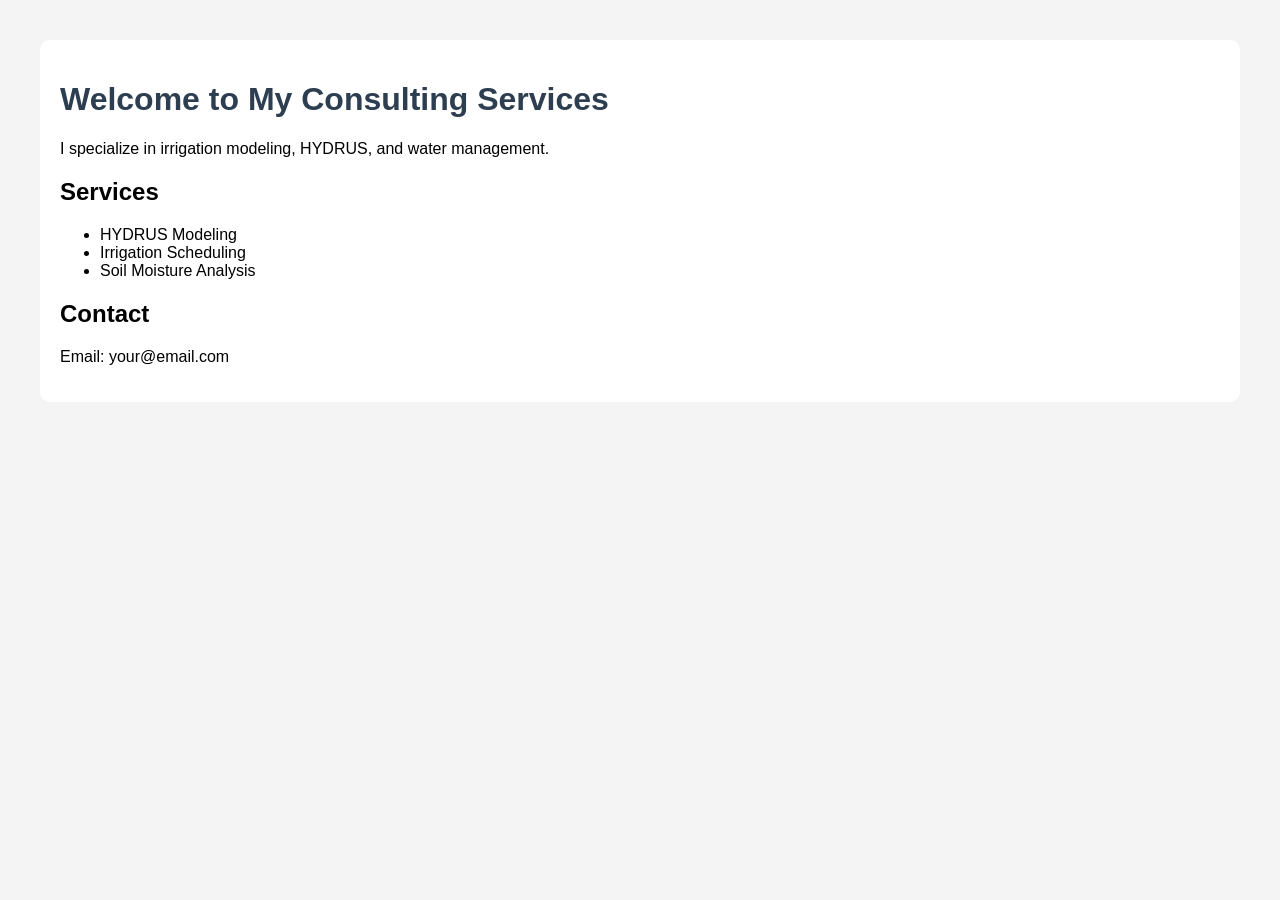
==== index.html @ b572136a "Create index.html" ====
<!DOCTYPE html>
<html>
<head>
    <title>Balaga Sravani Consulting</title>
    <style>
        body {
            font-family: Arial;
            margin: 40px;
            background-color: #f4f4f4;
        }
        h1 {
            color: #2c3e50;
        }
        .box {
            background: white;
            padding: 20px;
            border-radius: 10px;
        }
    </style>
</head>
<body>

<div class="box">
    <h1>Welcome to My Consulting Services</h1>
    <p>I specialize in irrigation modeling, HYDRUS, and water management.</p>

    <h2>Services</h2>
    <ul>
        <li>HYDRUS Modeling</li>
        <li>Irrigation Scheduling</li>
        <li>Soil Moisture Analysis</li>
    </ul>

    <h2>Contact</h2>
    <p>Email: your@email.com</p>
</div>

</body>
</html>
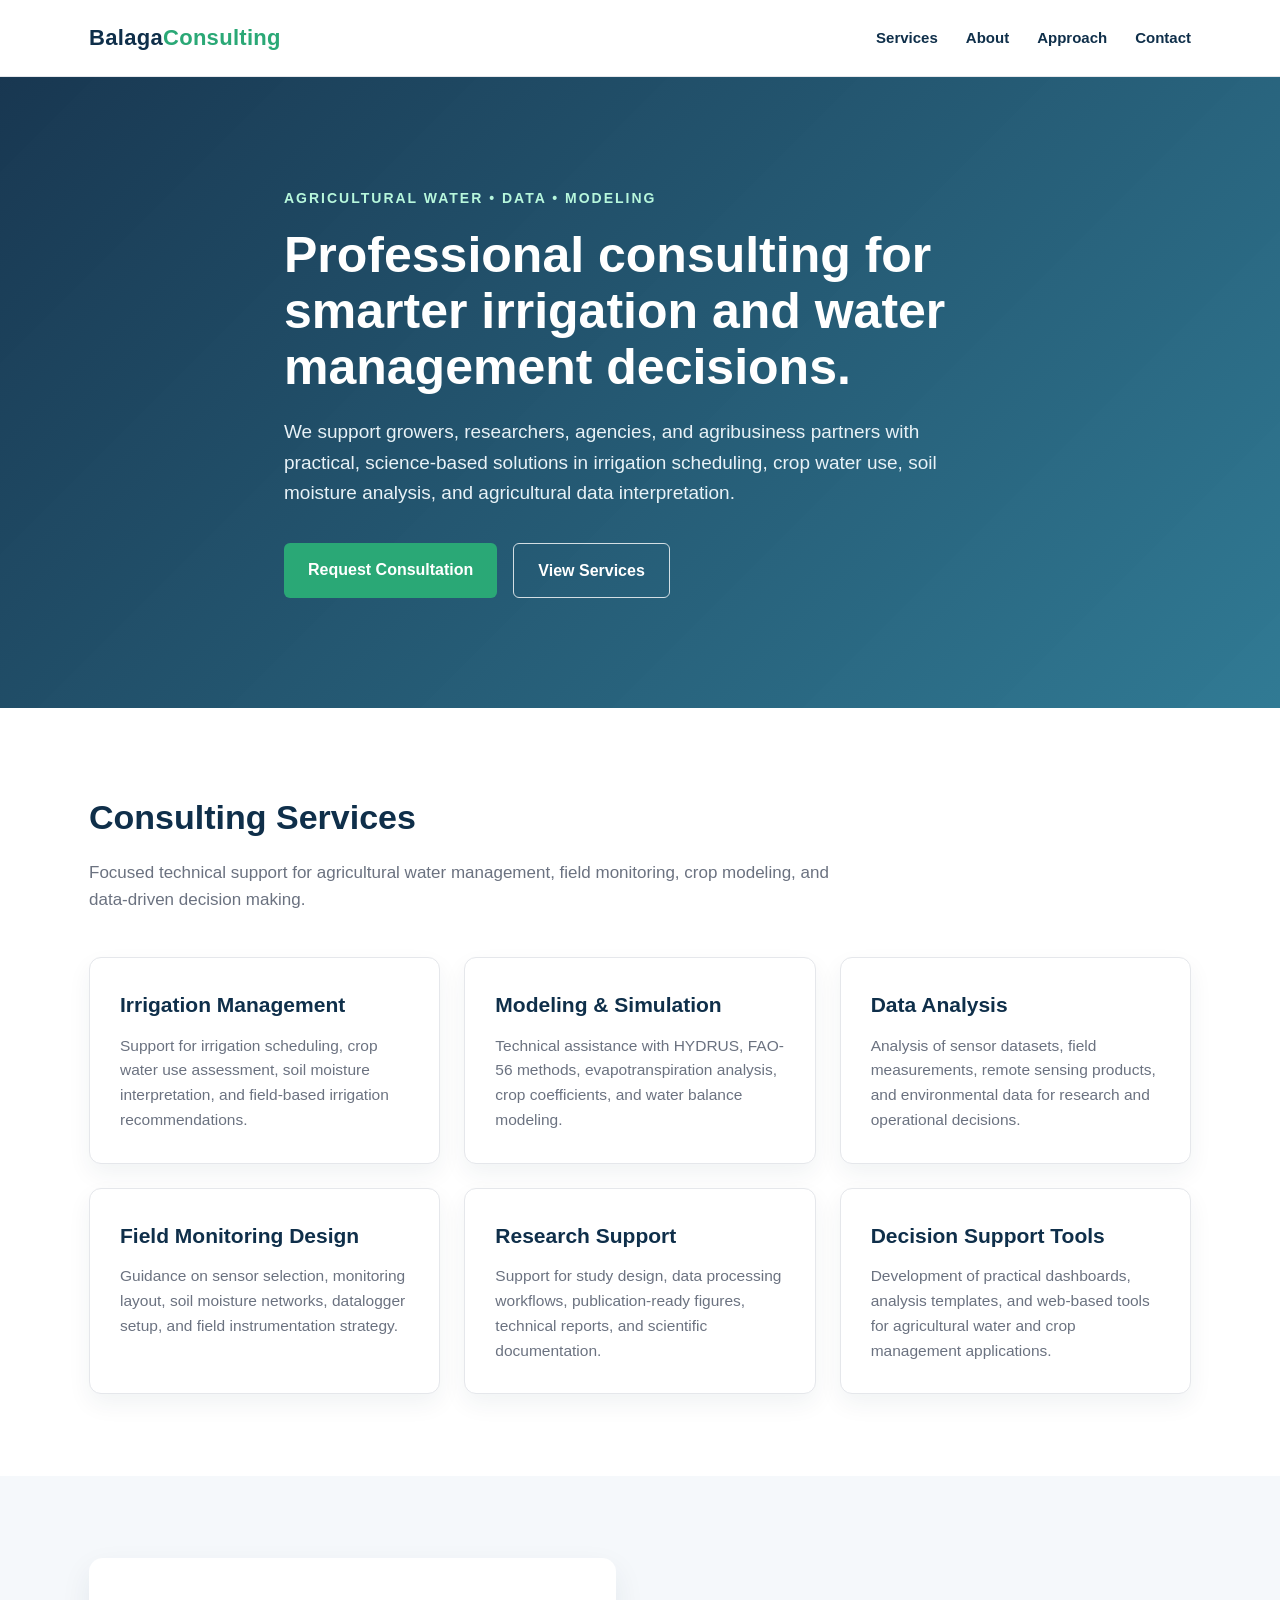
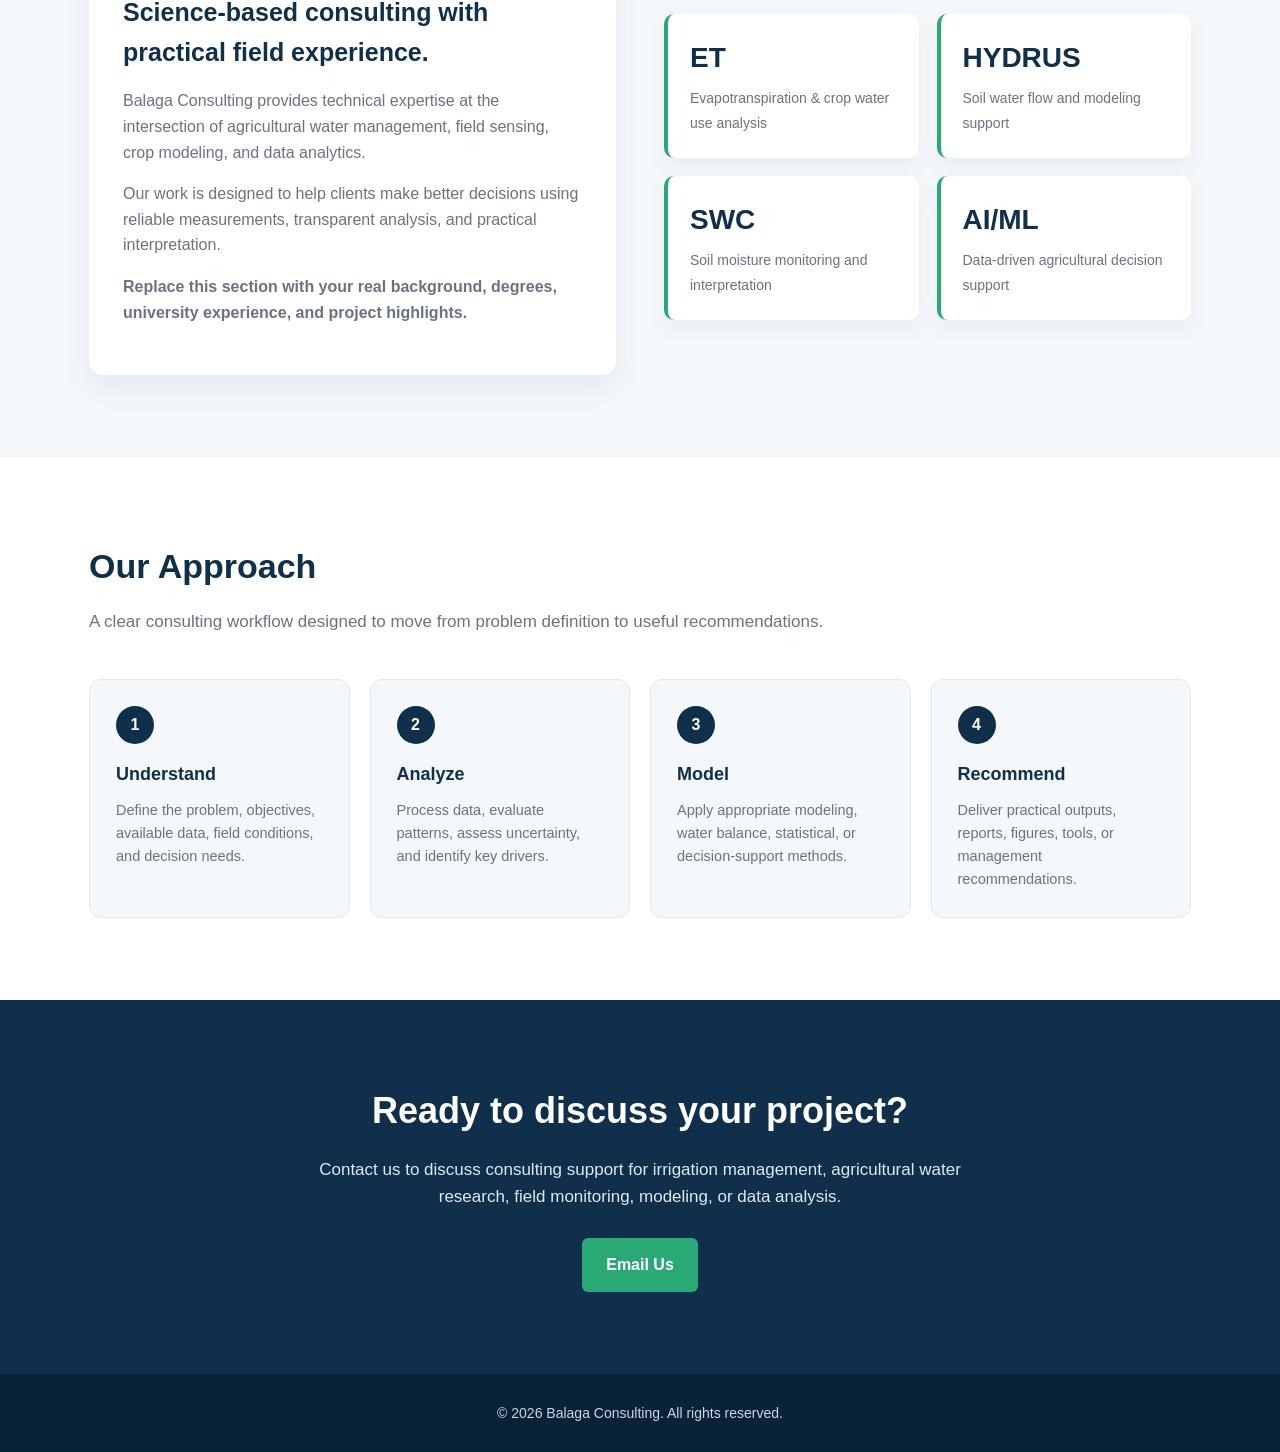
==== commit aa8c11f1: "Update index.html" ====
--- a/index.html
+++ b/index.html
@@ -1,39 +1,482 @@
 <!DOCTYPE html>
-<html>
+<html lang="en">
 <head>
-    <title>Balaga Sravani Consulting</title>
-    <style>
-        body {
-            font-family: Arial;
-            margin: 40px;
-            background-color: #f4f4f4;
-        }
-        h1 {
-            color: #2c3e50;
-        }
-        .box {
-            background: white;
-            padding: 20px;
-            border-radius: 10px;
-        }
-    </style>
+  <meta charset="UTF-8" />
+  <meta name="viewport" content="width=device-width, initial-scale=1.0" />
+  <title>Balaga Consulting | Agricultural Water & Data Solutions</title>
+  <meta name="description" content="Professional consulting services in irrigation management, agricultural water systems, data analysis, and crop water modeling." />
+  <style>
+    :root {
+      --primary: #0f2f4a;
+      --secondary: #1f6f8b;
+      --accent: #2aa876;
+      --light: #f5f8fb;
+      --text: #1f2933;
+      --muted: #6b7280;
+      --white: #ffffff;
+      --border: #e5e7eb;
+    }
+
+    * {
+      box-sizing: border-box;
+      margin: 0;
+      padding: 0;
+    }
+
+    body {
+      font-family: Arial, Helvetica, sans-serif;
+      color: var(--text);
+      background: var(--white);
+      line-height: 1.6;
+    }
+
+    a {
+      text-decoration: none;
+      color: inherit;
+    }
+
+    header {
+      background: var(--white);
+      border-bottom: 1px solid var(--border);
+      position: sticky;
+      top: 0;
+      z-index: 10;
+    }
+
+    .container {
+      max-width: 1150px;
+      margin: 0 auto;
+      padding: 0 24px;
+    }
+
+    .nav {
+      display: flex;
+      justify-content: space-between;
+      align-items: center;
+      height: 76px;
+    }
+
+    .logo {
+      font-size: 22px;
+      font-weight: 700;
+      color: var(--primary);
+      letter-spacing: 0.3px;
+    }
+
+    .logo span {
+      color: var(--accent);
+    }
+
+    .nav-links {
+      display: flex;
+      gap: 28px;
+      font-size: 15px;
+      font-weight: 600;
+      color: var(--primary);
+    }
+
+    .nav-links a:hover {
+      color: var(--accent);
+    }
+
+    .hero {
+      background: linear-gradient(135deg, rgba(15,47,74,0.96), rgba(31,111,139,0.92)), url('https://images.unsplash.com/photo-1500382017468-9049fed747ef?auto=format&fit=crop&w=1600&q=80');
+      background-size: cover;
+      background-position: center;
+      color: var(--white);
+      padding: 110px 0;
+    }
+
+    .hero-content {
+      max-width: 760px;
+    }
+
+    .eyebrow {
+      font-size: 14px;
+      font-weight: 700;
+      text-transform: uppercase;
+      letter-spacing: 2px;
+      color: #b7f7dc;
+      margin-bottom: 18px;
+    }
+
+    .hero h1 {
+      font-size: 50px;
+      line-height: 1.12;
+      margin-bottom: 22px;
+    }
+
+    .hero p {
+      font-size: 19px;
+      color: #e8f2f7;
+      max-width: 690px;
+      margin-bottom: 34px;
+    }
+
+    .button-group {
+      display: flex;
+      gap: 16px;
+      flex-wrap: wrap;
+    }
+
+    .btn {
+      display: inline-block;
+      padding: 14px 24px;
+      border-radius: 6px;
+      font-weight: 700;
+      transition: 0.2s ease;
+    }
+
+    .btn-primary {
+      background: var(--accent);
+      color: var(--white);
+    }
+
+    .btn-primary:hover {
+      background: #238d64;
+    }
+
+    .btn-outline {
+      border: 1px solid rgba(255,255,255,0.8);
+      color: var(--white);
+    }
+
+    .btn-outline:hover {
+      background: rgba(255,255,255,0.12);
+    }
+
+    section {
+      padding: 82px 0;
+    }
+
+    .section-title {
+      max-width: 760px;
+      margin-bottom: 44px;
+    }
+
+    .section-title h2 {
+      font-size: 34px;
+      color: var(--primary);
+      margin-bottom: 14px;
+    }
+
+    .section-title p {
+      color: var(--muted);
+      font-size: 17px;
+    }
+
+    .grid-3 {
+      display: grid;
+      grid-template-columns: repeat(3, 1fr);
+      gap: 24px;
+    }
+
+    .card {
+      background: var(--white);
+      border: 1px solid var(--border);
+      border-radius: 12px;
+      padding: 30px;
+      box-shadow: 0 10px 25px rgba(15,47,74,0.06);
+    }
+
+    .card h3 {
+      color: var(--primary);
+      margin-bottom: 12px;
+      font-size: 21px;
+    }
+
+    .card p {
+      color: var(--muted);
+      font-size: 15.5px;
+    }
+
+    .about {
+      background: var(--light);
+    }
+
+    .about-grid {
+      display: grid;
+      grid-template-columns: 1fr 1fr;
+      gap: 48px;
+      align-items: center;
+    }
+
+    .about-box {
+      background: var(--white);
+      border-radius: 14px;
+      padding: 34px;
+      box-shadow: 0 12px 30px rgba(15,47,74,0.08);
+    }
+
+    .about-box h3 {
+      color: var(--primary);
+      margin-bottom: 16px;
+      font-size: 25px;
+    }
+
+    .about-box p {
+      color: var(--muted);
+      margin-bottom: 16px;
+    }
+
+    .stats {
+      display: grid;
+      grid-template-columns: repeat(2, 1fr);
+      gap: 18px;
+    }
+
+    .stat {
+      background: var(--white);
+      border-left: 4px solid var(--accent);
+      padding: 22px;
+      border-radius: 10px;
+      box-shadow: 0 8px 20px rgba(15,47,74,0.06);
+    }
+
+    .stat strong {
+      display: block;
+      color: var(--primary);
+      font-size: 28px;
+      margin-bottom: 4px;
+    }
+
+    .stat span {
+      color: var(--muted);
+      font-size: 14px;
+    }
+
+    .process {
+      background: var(--white);
+    }
+
+    .process-steps {
+      display: grid;
+      grid-template-columns: repeat(4, 1fr);
+      gap: 20px;
+    }
+
+    .step {
+      padding: 26px;
+      border-radius: 12px;
+      background: var(--light);
+      border: 1px solid var(--border);
+    }
+
+    .step-number {
+      width: 38px;
+      height: 38px;
+      border-radius: 50%;
+      background: var(--primary);
+      color: var(--white);
+      display: flex;
+      align-items: center;
+      justify-content: center;
+      font-weight: 700;
+      margin-bottom: 16px;
+    }
+
+    .step h3 {
+      color: var(--primary);
+      margin-bottom: 10px;
+      font-size: 18px;
+    }
+
+    .step p {
+      color: var(--muted);
+      font-size: 14.5px;
+    }
+
+    .contact {
+      background: var(--primary);
+      color: var(--white);
+      text-align: center;
+    }
+
+    .contact h2 {
+      font-size: 36px;
+      margin-bottom: 16px;
+    }
+
+    .contact p {
+      color: #dceaf2;
+      max-width: 680px;
+      margin: 0 auto 28px;
+      font-size: 17px;
+    }
+
+    footer {
+      background: #0a2237;
+      color: #cbd5e1;
+      padding: 28px 0;
+      text-align: center;
+      font-size: 14px;
+    }
+
+    @media (max-width: 850px) {
+      .nav {
+        height: auto;
+        padding: 18px 0;
+        align-items: flex-start;
+        gap: 12px;
+        flex-direction: column;
+      }
+
+      .nav-links {
+        flex-wrap: wrap;
+        gap: 14px;
+      }
+
+      .hero {
+        padding: 78px 0;
+      }
+
+      .hero h1 {
+        font-size: 38px;
+      }
+
+      .grid-3,
+      .about-grid,
+      .process-steps,
+      .stats {
+        grid-template-columns: 1fr;
+      }
+    }
+  </style>
 </head>
 <body>
 
-<div class="box">
-    <h1>Welcome to My Consulting Services</h1>
-    <p>I specialize in irrigation modeling, HYDRUS, and water management.</p>
-
-    <h2>Services</h2>
-    <ul>
-        <li>HYDRUS Modeling</li>
-        <li>Irrigation Scheduling</li>
-        <li>Soil Moisture Analysis</li>
-    </ul>
-
-    <h2>Contact</h2>
-    <p>Email: your@email.com</p>
-</div>
+  <header>
+    <div class="container nav">
+      <div class="logo">Balaga<span>Consulting</span></div>
+      <nav class="nav-links">
+        <a href="#services">Services</a>
+        <a href="#about">About</a>
+        <a href="#process">Approach</a>
+        <a href="#contact">Contact</a>
+      </nav>
+    </div>
+  </header>
+
+  <section class="hero">
+    <div class="container hero-content">
+      <div class="eyebrow">Agricultural Water • Data • Modeling</div>
+      <h1>Professional consulting for smarter irrigation and water management decisions.</h1>
+      <p>We support growers, researchers, agencies, and agribusiness partners with practical, science-based solutions in irrigation scheduling, crop water use, soil moisture analysis, and agricultural data interpretation.</p>
+      <div class="button-group">
+        <a href="#contact" class="btn btn-primary">Request Consultation</a>
+        <a href="#services" class="btn btn-outline">View Services</a>
+      </div>
+    </div>
+  </section>
+
+  <section id="services">
+    <div class="container">
+      <div class="section-title">
+        <h2>Consulting Services</h2>
+        <p>Focused technical support for agricultural water management, field monitoring, crop modeling, and data-driven decision making.</p>
+      </div>
+      <div class="grid-3">
+        <div class="card">
+          <h3>Irrigation Management</h3>
+          <p>Support for irrigation scheduling, crop water use assessment, soil moisture interpretation, and field-based irrigation recommendations.</p>
+        </div>
+        <div class="card">
+          <h3>Modeling & Simulation</h3>
+          <p>Technical assistance with HYDRUS, FAO-56 methods, evapotranspiration analysis, crop coefficients, and water balance modeling.</p>
+        </div>
+        <div class="card">
+          <h3>Data Analysis</h3>
+          <p>Analysis of sensor datasets, field measurements, remote sensing products, and environmental data for research and operational decisions.</p>
+        </div>
+        <div class="card">
+          <h3>Field Monitoring Design</h3>
+          <p>Guidance on sensor selection, monitoring layout, soil moisture networks, datalogger setup, and field instrumentation strategy.</p>
+        </div>
+        <div class="card">
+          <h3>Research Support</h3>
+          <p>Support for study design, data processing workflows, publication-ready figures, technical reports, and scientific documentation.</p>
+        </div>
+        <div class="card">
+          <h3>Decision Support Tools</h3>
+          <p>Development of practical dashboards, analysis templates, and web-based tools for agricultural water and crop management applications.</p>
+        </div>
+      </div>
+    </div>
+  </section>
+
+  <section id="about" class="about">
+    <div class="container about-grid">
+      <div class="about-box">
+        <h3>Science-based consulting with practical field experience.</h3>
+        <p>Balaga Consulting provides technical expertise at the intersection of agricultural water management, field sensing, crop modeling, and data analytics.</p>
+        <p>Our work is designed to help clients make better decisions using reliable measurements, transparent analysis, and practical interpretation.</p>
+        <p><strong>Replace this section with your real background, degrees, university experience, and project highlights.</strong></p>
+      </div>
+      <div class="stats">
+        <div class="stat">
+          <strong>ET</strong>
+          <span>Evapotranspiration & crop water use analysis</span>
+        </div>
+        <div class="stat">
+          <strong>HYDRUS</strong>
+          <span>Soil water flow and modeling support</span>
+        </div>
+        <div class="stat">
+          <strong>SWC</strong>
+          <span>Soil moisture monitoring and interpretation</span>
+        </div>
+        <div class="stat">
+          <strong>AI/ML</strong>
+          <span>Data-driven agricultural decision support</span>
+        </div>
+      </div>
+    </div>
+  </section>
+
+  <section id="process" class="process">
+    <div class="container">
+      <div class="section-title">
+        <h2>Our Approach</h2>
+        <p>A clear consulting workflow designed to move from problem definition to useful recommendations.</p>
+      </div>
+      <div class="process-steps">
+        <div class="step">
+          <div class="step-number">1</div>
+          <h3>Understand</h3>
+          <p>Define the problem, objectives, available data, field conditions, and decision needs.</p>
+        </div>
+        <div class="step">
+          <div class="step-number">2</div>
+          <h3>Analyze</h3>
+          <p>Process data, evaluate patterns, assess uncertainty, and identify key drivers.</p>
+        </div>
+        <div class="step">
+          <div class="step-number">3</div>
+          <h3>Model</h3>
+          <p>Apply appropriate modeling, water balance, statistical, or decision-support methods.</p>
+        </div>
+        <div class="step">
+          <div class="step-number">4</div>
+          <h3>Recommend</h3>
+          <p>Deliver practical outputs, reports, figures, tools, or management recommendations.</p>
+        </div>
+      </div>
+    </div>
+  </section>
+
+  <section id="contact" class="contact">
+    <div class="container">
+      <h2>Ready to discuss your project?</h2>
+      <p>Contact us to discuss consulting support for irrigation management, agricultural water research, field monitoring, modeling, or data analysis.</p>
+      <a href="mailto:your@email.com" class="btn btn-primary">Email Us</a>
+    </div>
+  </section>
+
+  <footer>
+    <div class="container">
+      © 2026 Balaga Consulting. All rights reserved.
+    </div>
+  </footer>
 
 </body>
 </html>
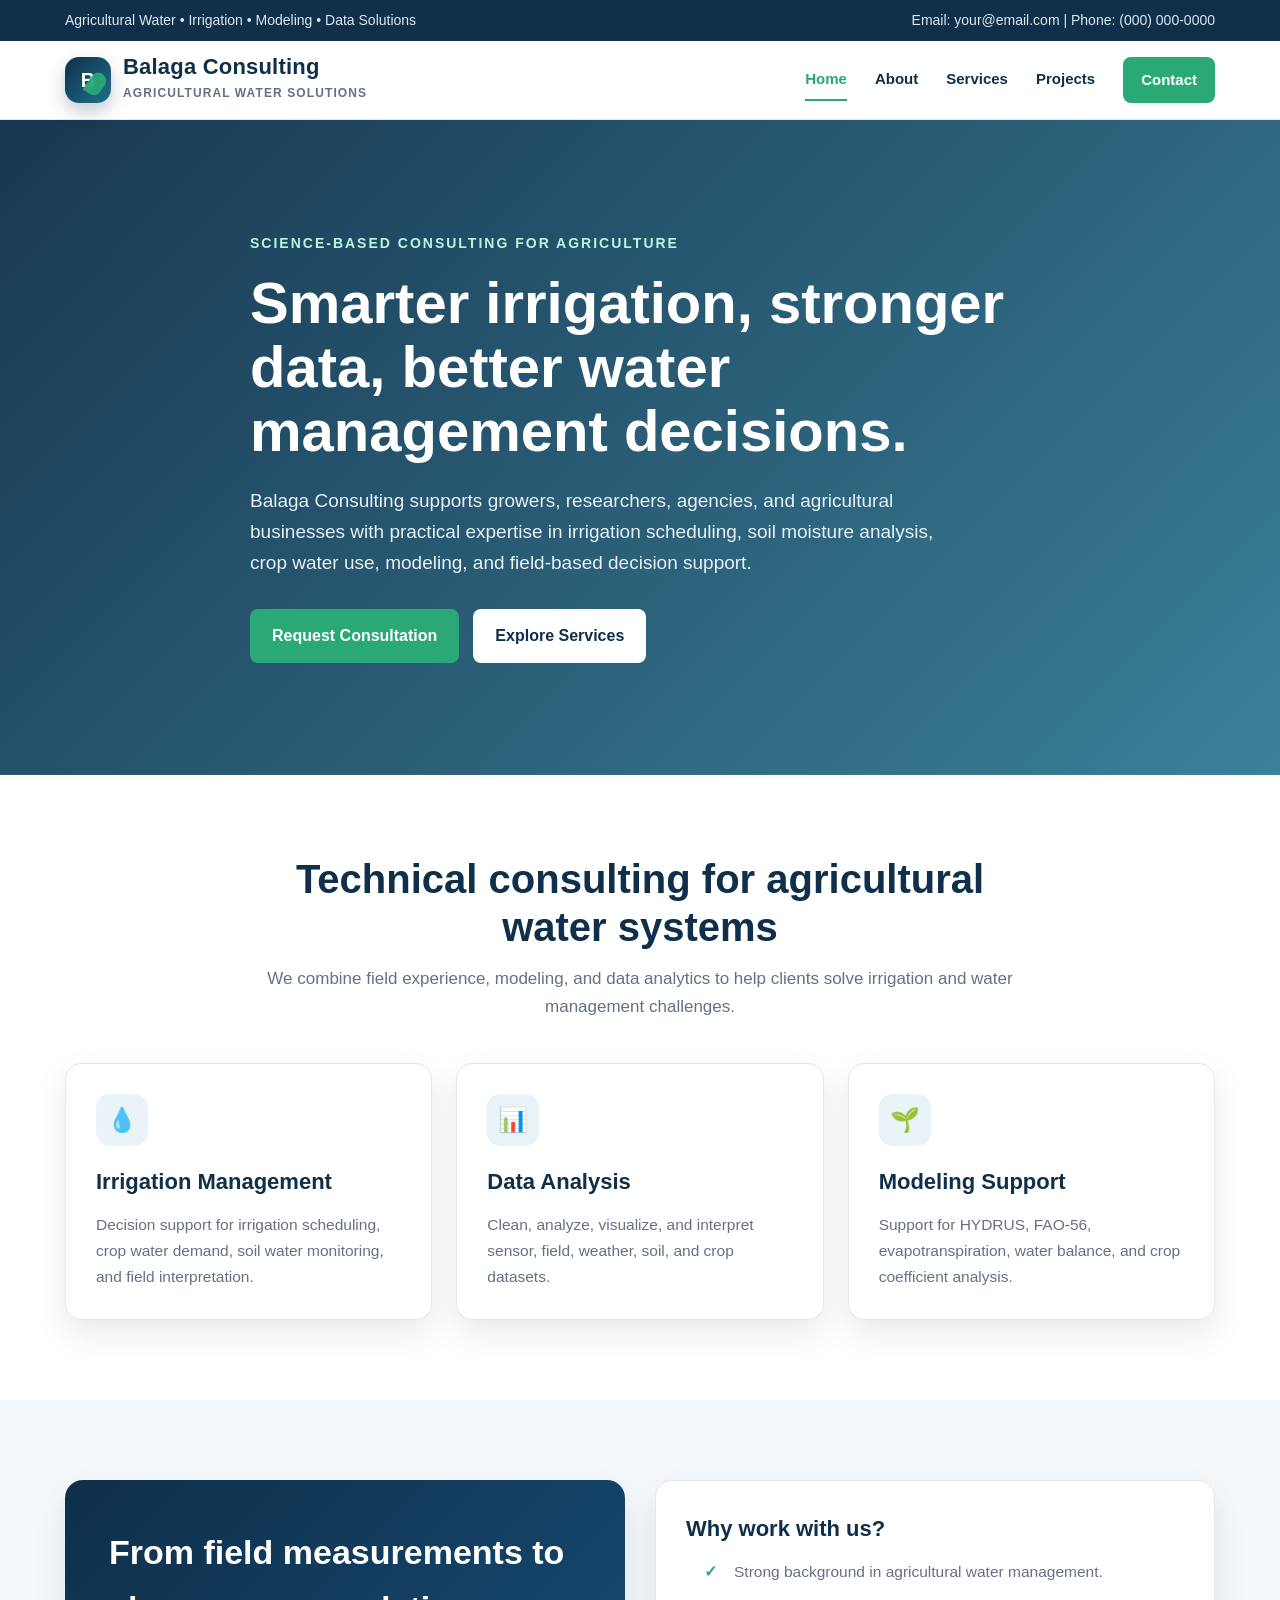
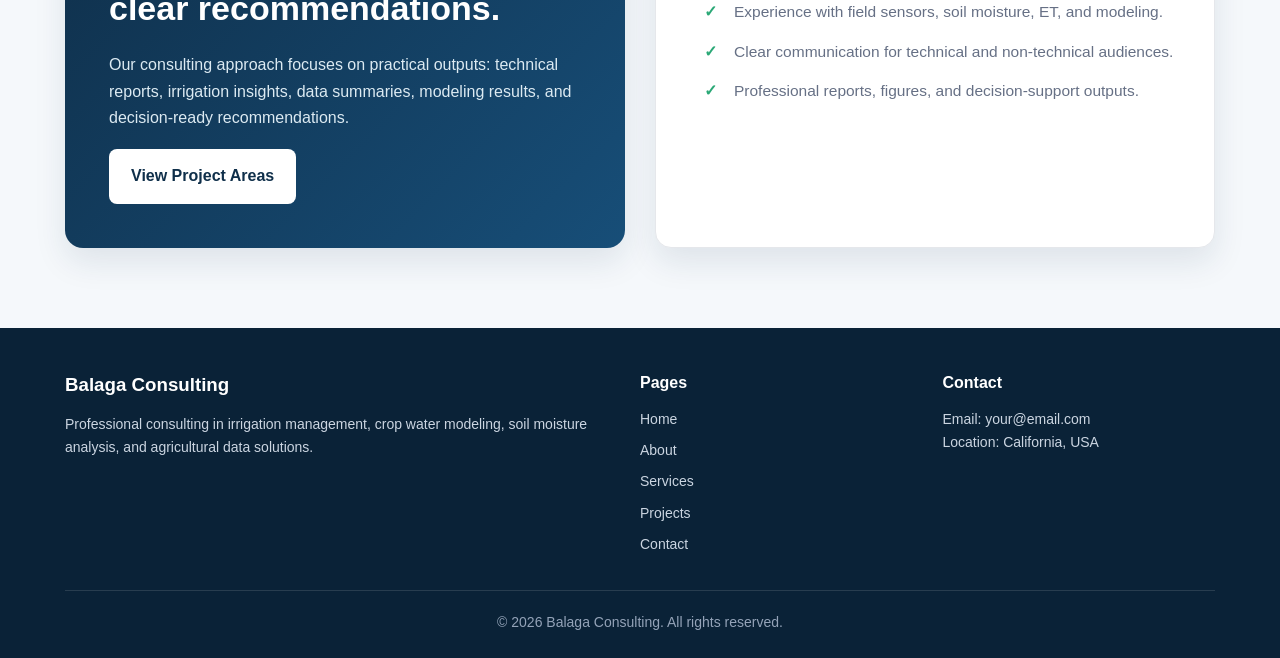
==== commit e504b5ac: "Add files via upload" ====
--- a/index.html
+++ b/index.html
@@ -3,480 +3,121 @@
 <head>
   <meta charset="UTF-8" />
   <meta name="viewport" content="width=device-width, initial-scale=1.0" />
-  <title>Balaga Consulting | Agricultural Water & Data Solutions</title>
-  <meta name="description" content="Professional consulting services in irrigation management, agricultural water systems, data analysis, and crop water modeling." />
-  <style>
-    :root {
-      --primary: #0f2f4a;
-      --secondary: #1f6f8b;
-      --accent: #2aa876;
-      --light: #f5f8fb;
-      --text: #1f2933;
-      --muted: #6b7280;
-      --white: #ffffff;
-      --border: #e5e7eb;
-    }
-
-    * {
-      box-sizing: border-box;
-      margin: 0;
-      padding: 0;
-    }
-
-    body {
-      font-family: Arial, Helvetica, sans-serif;
-      color: var(--text);
-      background: var(--white);
-      line-height: 1.6;
-    }
-
-    a {
-      text-decoration: none;
-      color: inherit;
-    }
-
-    header {
-      background: var(--white);
-      border-bottom: 1px solid var(--border);
-      position: sticky;
-      top: 0;
-      z-index: 10;
-    }
-
-    .container {
-      max-width: 1150px;
-      margin: 0 auto;
-      padding: 0 24px;
-    }
-
-    .nav {
-      display: flex;
-      justify-content: space-between;
-      align-items: center;
-      height: 76px;
-    }
-
-    .logo {
-      font-size: 22px;
-      font-weight: 700;
-      color: var(--primary);
-      letter-spacing: 0.3px;
-    }
-
-    .logo span {
-      color: var(--accent);
-    }
-
-    .nav-links {
-      display: flex;
-      gap: 28px;
-      font-size: 15px;
-      font-weight: 600;
-      color: var(--primary);
-    }
-
-    .nav-links a:hover {
-      color: var(--accent);
-    }
-
-    .hero {
-      background: linear-gradient(135deg, rgba(15,47,74,0.96), rgba(31,111,139,0.92)), url('https://images.unsplash.com/photo-1500382017468-9049fed747ef?auto=format&fit=crop&w=1600&q=80');
-      background-size: cover;
-      background-position: center;
-      color: var(--white);
-      padding: 110px 0;
-    }
-
-    .hero-content {
-      max-width: 760px;
-    }
-
-    .eyebrow {
-      font-size: 14px;
-      font-weight: 700;
-      text-transform: uppercase;
-      letter-spacing: 2px;
-      color: #b7f7dc;
-      margin-bottom: 18px;
-    }
-
-    .hero h1 {
-      font-size: 50px;
-      line-height: 1.12;
-      margin-bottom: 22px;
-    }
-
-    .hero p {
-      font-size: 19px;
-      color: #e8f2f7;
-      max-width: 690px;
-      margin-bottom: 34px;
-    }
-
-    .button-group {
-      display: flex;
-      gap: 16px;
-      flex-wrap: wrap;
-    }
-
-    .btn {
-      display: inline-block;
-      padding: 14px 24px;
-      border-radius: 6px;
-      font-weight: 700;
-      transition: 0.2s ease;
-    }
-
-    .btn-primary {
-      background: var(--accent);
-      color: var(--white);
-    }
-
-    .btn-primary:hover {
-      background: #238d64;
-    }
-
-    .btn-outline {
-      border: 1px solid rgba(255,255,255,0.8);
-      color: var(--white);
-    }
-
-    .btn-outline:hover {
-      background: rgba(255,255,255,0.12);
-    }
-
-    section {
-      padding: 82px 0;
-    }
-
-    .section-title {
-      max-width: 760px;
-      margin-bottom: 44px;
-    }
-
-    .section-title h2 {
-      font-size: 34px;
-      color: var(--primary);
-      margin-bottom: 14px;
-    }
-
-    .section-title p {
-      color: var(--muted);
-      font-size: 17px;
-    }
-
-    .grid-3 {
-      display: grid;
-      grid-template-columns: repeat(3, 1fr);
-      gap: 24px;
-    }
-
-    .card {
-      background: var(--white);
-      border: 1px solid var(--border);
-      border-radius: 12px;
-      padding: 30px;
-      box-shadow: 0 10px 25px rgba(15,47,74,0.06);
-    }
-
-    .card h3 {
-      color: var(--primary);
-      margin-bottom: 12px;
-      font-size: 21px;
-    }
-
-    .card p {
-      color: var(--muted);
-      font-size: 15.5px;
-    }
-
-    .about {
-      background: var(--light);
-    }
-
-    .about-grid {
-      display: grid;
-      grid-template-columns: 1fr 1fr;
-      gap: 48px;
-      align-items: center;
-    }
-
-    .about-box {
-      background: var(--white);
-      border-radius: 14px;
-      padding: 34px;
-      box-shadow: 0 12px 30px rgba(15,47,74,0.08);
-    }
-
-    .about-box h3 {
-      color: var(--primary);
-      margin-bottom: 16px;
-      font-size: 25px;
-    }
-
-    .about-box p {
-      color: var(--muted);
-      margin-bottom: 16px;
-    }
-
-    .stats {
-      display: grid;
-      grid-template-columns: repeat(2, 1fr);
-      gap: 18px;
-    }
-
-    .stat {
-      background: var(--white);
-      border-left: 4px solid var(--accent);
-      padding: 22px;
-      border-radius: 10px;
-      box-shadow: 0 8px 20px rgba(15,47,74,0.06);
-    }
-
-    .stat strong {
-      display: block;
-      color: var(--primary);
-      font-size: 28px;
-      margin-bottom: 4px;
-    }
-
-    .stat span {
-      color: var(--muted);
-      font-size: 14px;
-    }
-
-    .process {
-      background: var(--white);
-    }
-
-    .process-steps {
-      display: grid;
-      grid-template-columns: repeat(4, 1fr);
-      gap: 20px;
-    }
-
-    .step {
-      padding: 26px;
-      border-radius: 12px;
-      background: var(--light);
-      border: 1px solid var(--border);
-    }
-
-    .step-number {
-      width: 38px;
-      height: 38px;
-      border-radius: 50%;
-      background: var(--primary);
-      color: var(--white);
-      display: flex;
-      align-items: center;
-      justify-content: center;
-      font-weight: 700;
-      margin-bottom: 16px;
-    }
-
-    .step h3 {
-      color: var(--primary);
-      margin-bottom: 10px;
-      font-size: 18px;
-    }
-
-    .step p {
-      color: var(--muted);
-      font-size: 14.5px;
-    }
-
-    .contact {
-      background: var(--primary);
-      color: var(--white);
-      text-align: center;
-    }
-
-    .contact h2 {
-      font-size: 36px;
-      margin-bottom: 16px;
-    }
-
-    .contact p {
-      color: #dceaf2;
-      max-width: 680px;
-      margin: 0 auto 28px;
-      font-size: 17px;
-    }
-
-    footer {
-      background: #0a2237;
-      color: #cbd5e1;
-      padding: 28px 0;
-      text-align: center;
-      font-size: 14px;
-    }
-
-    @media (max-width: 850px) {
-      .nav {
-        height: auto;
-        padding: 18px 0;
-        align-items: flex-start;
-        gap: 12px;
-        flex-direction: column;
-      }
-
-      .nav-links {
-        flex-wrap: wrap;
-        gap: 14px;
-      }
-
-      .hero {
-        padding: 78px 0;
-      }
-
-      .hero h1 {
-        font-size: 38px;
-      }
-
-      .grid-3,
-      .about-grid,
-      .process-steps,
-      .stats {
-        grid-template-columns: 1fr;
-      }
-    }
-  </style>
+  <title>Balaga Consulting | Home</title>
+  <meta name="description" content="Balaga Consulting provides agricultural water management, irrigation scheduling, HYDRUS modeling, soil moisture analysis, and data solutions." />
+  <link rel="stylesheet" href="style.css" />
 </head>
 <body>
 
-  <header>
-    <div class="container nav">
-      <div class="logo">Balaga<span>Consulting</span></div>
-      <nav class="nav-links">
-        <a href="#services">Services</a>
-        <a href="#about">About</a>
-        <a href="#process">Approach</a>
-        <a href="#contact">Contact</a>
-      </nav>
+<div class="topbar">
+  <div class="container topbar-inner">
+    <div>Agricultural Water • Irrigation • Modeling • Data Solutions</div>
+    <div>Email: your@email.com | Phone: (000) 000-0000</div>
+  </div>
+</div>
+
+<header class="header">
+  <div class="container navbar">
+    <a class="brand" href="index.html">
+      <div class="logo-mark">B</div>
+      <div class="brand-text">
+        <strong>Balaga Consulting</strong>
+        <span>Agricultural Water Solutions</span>
+      </div>
+    </a>
+    <nav class="nav-links">
+      <a href="index.html" class="active">Home</a>
+      <a href="about.html" >About</a>
+      <a href="services.html" >Services</a>
+      <a href="projects.html" >Projects</a>
+      <a class="nav-cta" href="contact.html" >Contact</a>
+    </nav>
+  </div>
+</header>
+
+
+<section class="hero">
+  <div class="container hero-content">
+    <div class="eyebrow">Science-based consulting for agriculture</div>
+    <h1>Smarter irrigation, stronger data, better water management decisions.</h1>
+    <p>Balaga Consulting supports growers, researchers, agencies, and agricultural businesses with practical expertise in irrigation scheduling, soil moisture analysis, crop water use, modeling, and field-based decision support.</p>
+    <div class="btn-row">
+      <a class="btn btn-primary" href="contact.html">Request Consultation</a>
+      <a class="btn btn-light" href="services.html">Explore Services</a>
     </div>
-  </header>
+  </div>
+</section>
 
-  <section class="hero">
-    <div class="container hero-content">
-      <div class="eyebrow">Agricultural Water • Data • Modeling</div>
-      <h1>Professional consulting for smarter irrigation and water management decisions.</h1>
-      <p>We support growers, researchers, agencies, and agribusiness partners with practical, science-based solutions in irrigation scheduling, crop water use, soil moisture analysis, and agricultural data interpretation.</p>
-      <div class="button-group">
-        <a href="#contact" class="btn btn-primary">Request Consultation</a>
-        <a href="#services" class="btn btn-outline">View Services</a>
+<section class="section">
+  <div class="container">
+    <div class="section-title center">
+      <h2>Technical consulting for agricultural water systems</h2>
+      <p>We combine field experience, modeling, and data analytics to help clients solve irrigation and water management challenges.</p>
+    </div>
+    <div class="grid-3">
+      <div class="card">
+        <div class="card-icon">💧</div>
+        <h3>Irrigation Management</h3>
+        <p>Decision support for irrigation scheduling, crop water demand, soil water monitoring, and field interpretation.</p>
+      </div>
+      <div class="card">
+        <div class="card-icon">📊</div>
+        <h3>Data Analysis</h3>
+        <p>Clean, analyze, visualize, and interpret sensor, field, weather, soil, and crop datasets.</p>
+      </div>
+      <div class="card">
+        <div class="card-icon">🌱</div>
+        <h3>Modeling Support</h3>
+        <p>Support for HYDRUS, FAO-56, evapotranspiration, water balance, and crop coefficient analysis.</p>
       </div>
     </div>
-  </section>
+  </div>
+</section>
 
-  <section id="services">
-    <div class="container">
-      <div class="section-title">
-        <h2>Consulting Services</h2>
-        <p>Focused technical support for agricultural water management, field monitoring, crop modeling, and data-driven decision making.</p>
+<section class="section section-soft">
+  <div class="container grid-2">
+    <div class="feature-panel">
+      <h2>From field measurements to clear recommendations.</h2>
+      <p>Our consulting approach focuses on practical outputs: technical reports, irrigation insights, data summaries, modeling results, and decision-ready recommendations.</p>
+      <a class="btn btn-light" href="projects.html">View Project Areas</a>
+    </div>
+    <div class="card">
+      <h3>Why work with us?</h3>
+      <ul class="list-check">
+        <li>Strong background in agricultural water management.</li>
+        <li>Experience with field sensors, soil moisture, ET, and modeling.</li>
+        <li>Clear communication for technical and non-technical audiences.</li>
+        <li>Professional reports, figures, and decision-support outputs.</li>
+      </ul>
+    </div>
+  </div>
+</section>
+
+
+<footer class="footer">
+  <div class="container">
+    <div class="footer-grid">
+      <div>
+        <h3>Balaga Consulting</h3>
+        <p>Professional consulting in irrigation management, crop water modeling, soil moisture analysis, and agricultural data solutions.</p>
       </div>
-      <div class="grid-3">
-        <div class="card">
-          <h3>Irrigation Management</h3>
-          <p>Support for irrigation scheduling, crop water use assessment, soil moisture interpretation, and field-based irrigation recommendations.</p>
-        </div>
-        <div class="card">
-          <h3>Modeling & Simulation</h3>
-          <p>Technical assistance with HYDRUS, FAO-56 methods, evapotranspiration analysis, crop coefficients, and water balance modeling.</p>
-        </div>
-        <div class="card">
-          <h3>Data Analysis</h3>
-          <p>Analysis of sensor datasets, field measurements, remote sensing products, and environmental data for research and operational decisions.</p>
-        </div>
-        <div class="card">
-          <h3>Field Monitoring Design</h3>
-          <p>Guidance on sensor selection, monitoring layout, soil moisture networks, datalogger setup, and field instrumentation strategy.</p>
-        </div>
-        <div class="card">
-          <h3>Research Support</h3>
-          <p>Support for study design, data processing workflows, publication-ready figures, technical reports, and scientific documentation.</p>
-        </div>
-        <div class="card">
-          <h3>Decision Support Tools</h3>
-          <p>Development of practical dashboards, analysis templates, and web-based tools for agricultural water and crop management applications.</p>
-        </div>
+      <div>
+        <h4>Pages</h4>
+        <a href="index.html">Home</a>
+        <a href="about.html">About</a>
+        <a href="services.html">Services</a>
+        <a href="projects.html">Projects</a>
+        <a href="contact.html">Contact</a>
+      </div>
+      <div>
+        <h4>Contact</h4>
+        <p>Email: your@email.com</p>
+        <p>Location: California, USA</p>
       </div>
     </div>
-  </section>
-
-  <section id="about" class="about">
-    <div class="container about-grid">
-      <div class="about-box">
-        <h3>Science-based consulting with practical field experience.</h3>
-        <p>Balaga Consulting provides technical expertise at the intersection of agricultural water management, field sensing, crop modeling, and data analytics.</p>
-        <p>Our work is designed to help clients make better decisions using reliable measurements, transparent analysis, and practical interpretation.</p>
-        <p><strong>Replace this section with your real background, degrees, university experience, and project highlights.</strong></p>
-      </div>
-      <div class="stats">
-        <div class="stat">
-          <strong>ET</strong>
-          <span>Evapotranspiration & crop water use analysis</span>
-        </div>
-        <div class="stat">
-          <strong>HYDRUS</strong>
-          <span>Soil water flow and modeling support</span>
-        </div>
-        <div class="stat">
-          <strong>SWC</strong>
-          <span>Soil moisture monitoring and interpretation</span>
-        </div>
-        <div class="stat">
-          <strong>AI/ML</strong>
-          <span>Data-driven agricultural decision support</span>
-        </div>
-      </div>
-    </div>
-  </section>
-
-  <section id="process" class="process">
-    <div class="container">
-      <div class="section-title">
-        <h2>Our Approach</h2>
-        <p>A clear consulting workflow designed to move from problem definition to useful recommendations.</p>
-      </div>
-      <div class="process-steps">
-        <div class="step">
-          <div class="step-number">1</div>
-          <h3>Understand</h3>
-          <p>Define the problem, objectives, available data, field conditions, and decision needs.</p>
-        </div>
-        <div class="step">
-          <div class="step-number">2</div>
-          <h3>Analyze</h3>
-          <p>Process data, evaluate patterns, assess uncertainty, and identify key drivers.</p>
-        </div>
-        <div class="step">
-          <div class="step-number">3</div>
-          <h3>Model</h3>
-          <p>Apply appropriate modeling, water balance, statistical, or decision-support methods.</p>
-        </div>
-        <div class="step">
-          <div class="step-number">4</div>
-          <h3>Recommend</h3>
-          <p>Deliver practical outputs, reports, figures, tools, or management recommendations.</p>
-        </div>
-      </div>
-    </div>
-  </section>
-
-  <section id="contact" class="contact">
-    <div class="container">
-      <h2>Ready to discuss your project?</h2>
-      <p>Contact us to discuss consulting support for irrigation management, agricultural water research, field monitoring, modeling, or data analysis.</p>
-      <a href="mailto:your@email.com" class="btn btn-primary">Email Us</a>
-    </div>
-  </section>
-
-  <footer>
-    <div class="container">
-      © 2026 Balaga Consulting. All rights reserved.
-    </div>
-  </footer>
+    <div class="footer-bottom">© 2026 Balaga Consulting. All rights reserved.</div>
+  </div>
+</footer>
 
 </body>
 </html>
--- a/style.css
+++ b/style.css
@@ -0,0 +1,508 @@
+/* Balaga Consulting - Corporate Website Styles */
+
+:root {
+  --primary: #0f2f4a;
+  --primary-light: #174e78;
+  --secondary: #1f6f8b;
+  --accent: #2aa876;
+  --accent-dark: #218c63;
+  --gold: #d9a441;
+  --light: #f5f8fb;
+  --soft-blue: #eaf3f8;
+  --text: #1f2933;
+  --muted: #667085;
+  --white: #ffffff;
+  --border: #e5e7eb;
+  --shadow: 0 14px 32px rgba(15, 47, 74, 0.10);
+}
+
+* {
+  box-sizing: border-box;
+  margin: 0;
+  padding: 0;
+}
+
+html {
+  scroll-behavior: smooth;
+}
+
+body {
+  font-family: Arial, Helvetica, sans-serif;
+  color: var(--text);
+  background: var(--white);
+  line-height: 1.65;
+}
+
+a {
+  color: inherit;
+  text-decoration: none;
+}
+
+.container {
+  width: min(1150px, 92%);
+  margin: 0 auto;
+}
+
+.topbar {
+  background: var(--primary);
+  color: #dceaf2;
+  font-size: 14px;
+}
+
+.topbar-inner {
+  display: flex;
+  justify-content: space-between;
+  gap: 16px;
+  padding: 9px 0;
+  flex-wrap: wrap;
+}
+
+.header {
+  background: var(--white);
+  border-bottom: 1px solid var(--border);
+  position: sticky;
+  top: 0;
+  z-index: 50;
+}
+
+.navbar {
+  height: 78px;
+  display: flex;
+  justify-content: space-between;
+  align-items: center;
+}
+
+.brand {
+  display: flex;
+  align-items: center;
+  gap: 12px;
+}
+
+.logo-mark {
+  width: 46px;
+  height: 46px;
+  border-radius: 14px;
+  background: linear-gradient(135deg, var(--primary), var(--secondary));
+  color: white;
+  display: grid;
+  place-items: center;
+  font-weight: 800;
+  font-size: 20px;
+  position: relative;
+  box-shadow: 0 8px 18px rgba(15, 47, 74, 0.25);
+}
+
+.logo-mark::after {
+  content: "";
+  width: 16px;
+  height: 24px;
+  border-radius: 14px 14px 14px 0;
+  background: var(--accent);
+  position: absolute;
+  right: 7px;
+  bottom: 7px;
+  transform: rotate(35deg);
+  opacity: 0.92;
+}
+
+.brand-text strong {
+  display: block;
+  color: var(--primary);
+  font-size: 22px;
+  line-height: 1.1;
+  letter-spacing: 0.2px;
+}
+
+.brand-text span {
+  color: var(--muted);
+  font-size: 12px;
+  text-transform: uppercase;
+  letter-spacing: 1.1px;
+  font-weight: 700;
+}
+
+.nav-links {
+  display: flex;
+  align-items: center;
+  gap: 28px;
+  font-size: 15px;
+  font-weight: 700;
+  color: var(--primary);
+}
+
+.nav-links a {
+  padding: 8px 0;
+  border-bottom: 2px solid transparent;
+}
+
+.nav-links a:hover,
+.nav-links a.active {
+  color: var(--accent);
+  border-bottom-color: var(--accent);
+}
+
+.nav-cta {
+  background: var(--accent);
+  color: white !important;
+  padding: 11px 18px !important;
+  border-radius: 8px;
+  border-bottom: none !important;
+}
+
+.nav-cta:hover {
+  background: var(--accent-dark);
+}
+
+.hero {
+  color: white;
+  background:
+    linear-gradient(135deg, rgba(15, 47, 74, 0.96), rgba(31, 111, 139, 0.88)),
+    url("https://images.unsplash.com/photo-1500382017468-9049fed747ef?auto=format&fit=crop&w=1800&q=80");
+  background-size: cover;
+  background-position: center;
+  padding: 112px 0;
+}
+
+.hero-small {
+  padding: 76px 0;
+}
+
+.hero-content {
+  max-width: 780px;
+}
+
+.eyebrow {
+  color: #b7f7dc;
+  font-size: 14px;
+  letter-spacing: 2px;
+  text-transform: uppercase;
+  font-weight: 800;
+  margin-bottom: 16px;
+}
+
+.hero h1 {
+  font-size: clamp(38px, 6vw, 58px);
+  line-height: 1.1;
+  margin-bottom: 22px;
+}
+
+.hero p {
+  color: #e7f1f7;
+  font-size: 19px;
+  max-width: 720px;
+  margin-bottom: 30px;
+}
+
+.btn-row {
+  display: flex;
+  gap: 14px;
+  flex-wrap: wrap;
+}
+
+.btn {
+  display: inline-block;
+  padding: 14px 22px;
+  border-radius: 8px;
+  font-weight: 800;
+  transition: 0.2s ease;
+}
+
+.btn-primary {
+  background: var(--accent);
+  color: white;
+}
+
+.btn-primary:hover {
+  background: var(--accent-dark);
+  transform: translateY(-1px);
+}
+
+.btn-light {
+  background: white;
+  color: var(--primary);
+}
+
+.btn-light:hover {
+  background: #edf6fb;
+}
+
+.section {
+  padding: 80px 0;
+}
+
+.section-soft {
+  background: var(--light);
+}
+
+.section-title {
+  max-width: 780px;
+  margin-bottom: 42px;
+}
+
+.section-title.center {
+  margin-left: auto;
+  margin-right: auto;
+  text-align: center;
+}
+
+.section-title h2 {
+  color: var(--primary);
+  font-size: clamp(30px, 4vw, 40px);
+  line-height: 1.2;
+  margin-bottom: 14px;
+}
+
+.section-title p {
+  color: var(--muted);
+  font-size: 17px;
+}
+
+.grid-3 {
+  display: grid;
+  grid-template-columns: repeat(3, 1fr);
+  gap: 24px;
+}
+
+.grid-2 {
+  display: grid;
+  grid-template-columns: repeat(2, 1fr);
+  gap: 30px;
+}
+
+.card {
+  background: white;
+  border: 1px solid var(--border);
+  border-radius: 16px;
+  padding: 30px;
+  box-shadow: var(--shadow);
+}
+
+.card-icon {
+  width: 52px;
+  height: 52px;
+  border-radius: 14px;
+  background: var(--soft-blue);
+  color: var(--secondary);
+  display: grid;
+  place-items: center;
+  font-size: 24px;
+  margin-bottom: 18px;
+}
+
+.card h3 {
+  color: var(--primary);
+  font-size: 22px;
+  margin-bottom: 12px;
+}
+
+.card p,
+.card li {
+  color: var(--muted);
+  font-size: 15.5px;
+}
+
+.card ul {
+  padding-left: 18px;
+  margin-top: 12px;
+}
+
+.feature-panel {
+  background: linear-gradient(135deg, var(--primary), var(--primary-light));
+  color: white;
+  border-radius: 18px;
+  padding: 44px;
+  box-shadow: var(--shadow);
+}
+
+.feature-panel h2 {
+  font-size: 34px;
+  margin-bottom: 16px;
+}
+
+.feature-panel p {
+  color: #dceaf2;
+  margin-bottom: 18px;
+}
+
+.stats {
+  display: grid;
+  grid-template-columns: repeat(4, 1fr);
+  gap: 18px;
+}
+
+.stat {
+  background: white;
+  border-radius: 15px;
+  padding: 24px;
+  border: 1px solid var(--border);
+  border-left: 5px solid var(--accent);
+  box-shadow: var(--shadow);
+}
+
+.stat strong {
+  display: block;
+  color: var(--primary);
+  font-size: 31px;
+  line-height: 1.1;
+  margin-bottom: 6px;
+}
+
+.stat span {
+  color: var(--muted);
+  font-size: 14px;
+}
+
+.list-check {
+  list-style: none;
+  display: grid;
+  gap: 14px;
+}
+
+.list-check li {
+  color: var(--muted);
+  padding-left: 30px;
+  position: relative;
+}
+
+.list-check li::before {
+  content: "✓";
+  position: absolute;
+  left: 0;
+  top: 0;
+  color: var(--accent);
+  font-weight: 900;
+}
+
+.process {
+  counter-reset: step;
+}
+
+.process-card {
+  position: relative;
+}
+
+.process-card::before {
+  counter-increment: step;
+  content: counter(step);
+  width: 42px;
+  height: 42px;
+  display: grid;
+  place-items: center;
+  background: var(--primary);
+  color: white;
+  font-weight: 900;
+  border-radius: 50%;
+  margin-bottom: 16px;
+}
+
+.contact-box {
+  background: white;
+  border-radius: 18px;
+  box-shadow: var(--shadow);
+  border: 1px solid var(--border);
+  padding: 34px;
+}
+
+.contact-box label {
+  display: block;
+  color: var(--primary);
+  font-weight: 700;
+  margin-bottom: 7px;
+}
+
+.contact-box input,
+.contact-box textarea {
+  width: 100%;
+  padding: 13px 14px;
+  border-radius: 8px;
+  border: 1px solid var(--border);
+  margin-bottom: 16px;
+  font-size: 15px;
+}
+
+.contact-box textarea {
+  min-height: 140px;
+  resize: vertical;
+}
+
+.info-line {
+  padding: 18px 0;
+  border-bottom: 1px solid var(--border);
+}
+
+.info-line strong {
+  color: var(--primary);
+  display: block;
+}
+
+.info-line span {
+  color: var(--muted);
+}
+
+.footer {
+  background: #0a2237;
+  color: #cbd5e1;
+  padding: 42px 0 24px;
+}
+
+.footer-grid {
+  display: grid;
+  grid-template-columns: 2fr 1fr 1fr;
+  gap: 30px;
+  margin-bottom: 26px;
+}
+
+.footer h3,
+.footer h4 {
+  color: white;
+  margin-bottom: 12px;
+}
+
+.footer p,
+.footer a {
+  color: #cbd5e1;
+  font-size: 14px;
+}
+
+.footer a {
+  display: block;
+  margin-bottom: 8px;
+}
+
+.footer-bottom {
+  border-top: 1px solid rgba(255,255,255,0.12);
+  padding-top: 20px;
+  text-align: center;
+  color: #94a3b8;
+  font-size: 14px;
+}
+
+@media (max-width: 880px) {
+  .topbar-inner,
+  .navbar {
+    align-items: flex-start;
+  }
+
+  .navbar {
+    height: auto;
+    padding: 18px 0;
+    flex-direction: column;
+    gap: 18px;
+  }
+
+  .nav-links {
+    flex-wrap: wrap;
+    gap: 16px;
+  }
+
+  .hero {
+    padding: 78px 0;
+  }
+
+  .grid-3,
+  .grid-2,
+  .stats,
+  .footer-grid {
+    grid-template-columns: 1fr;
+  }
+}
